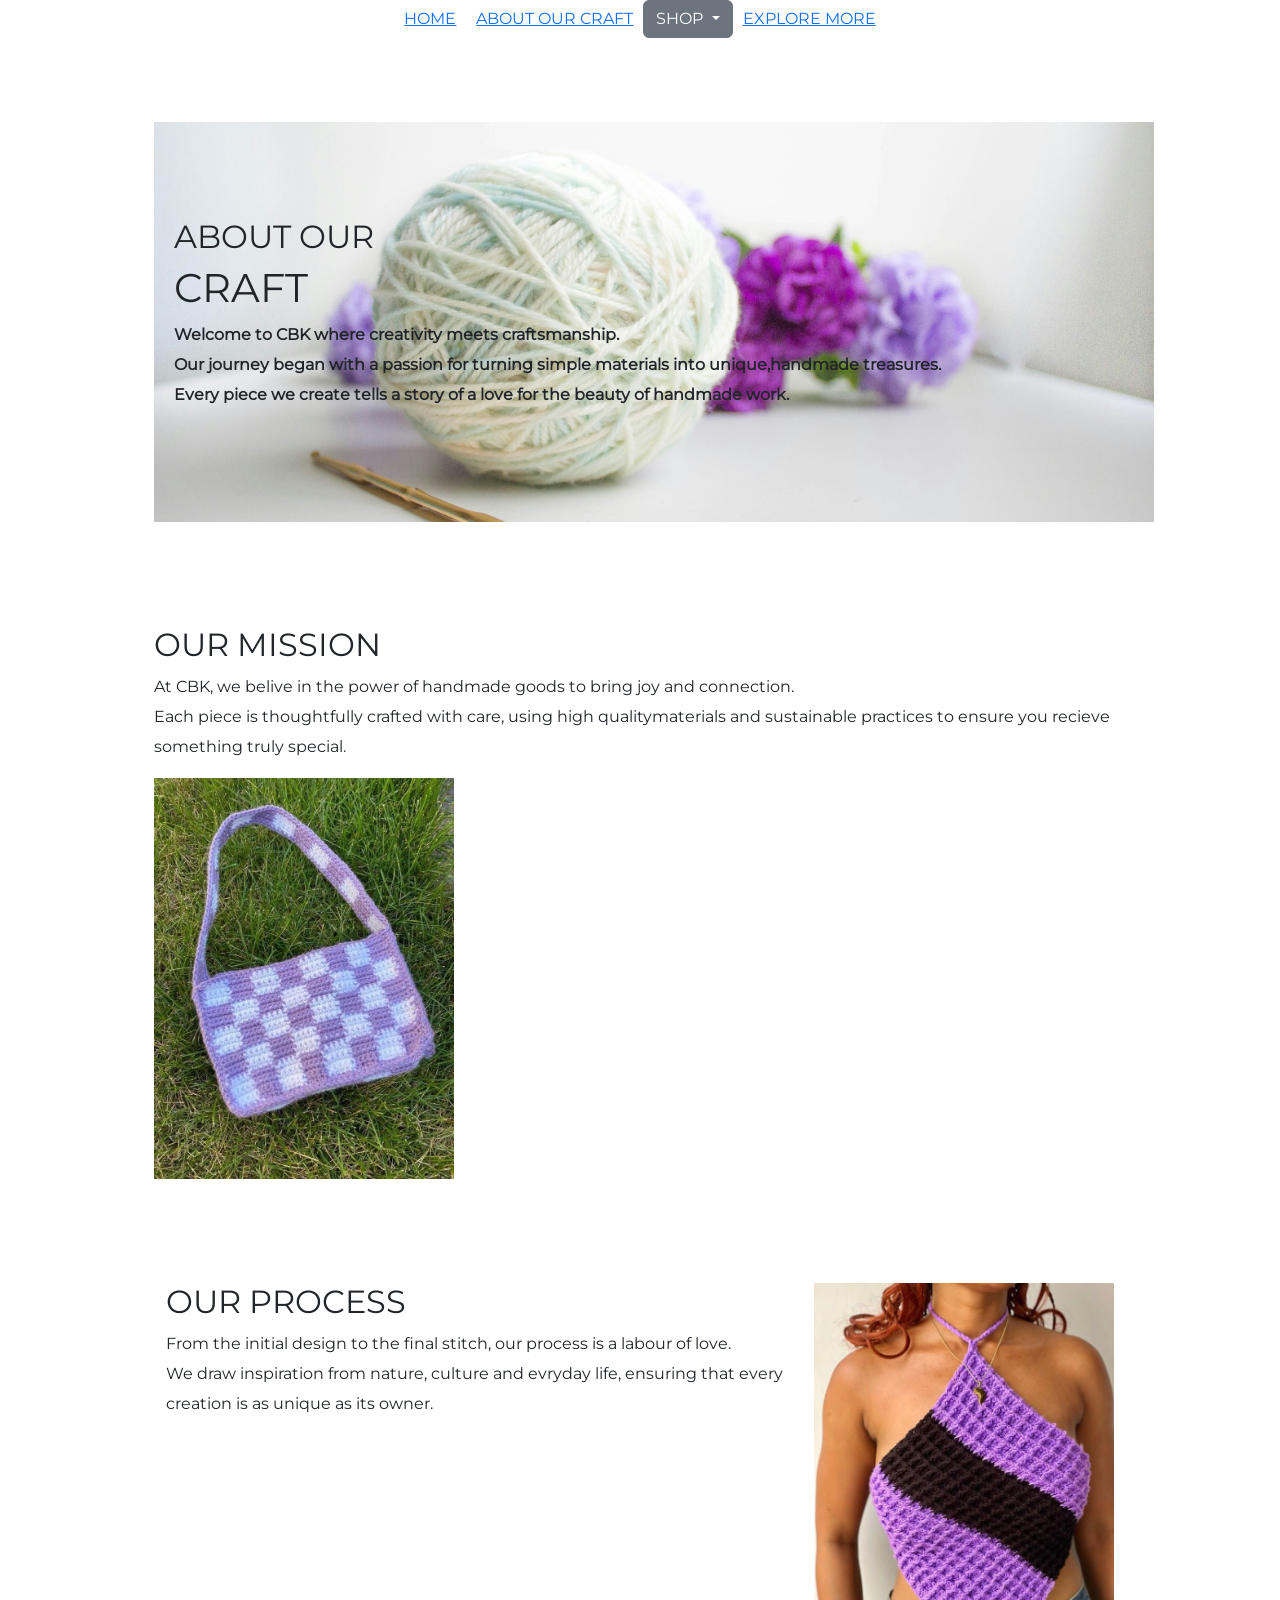
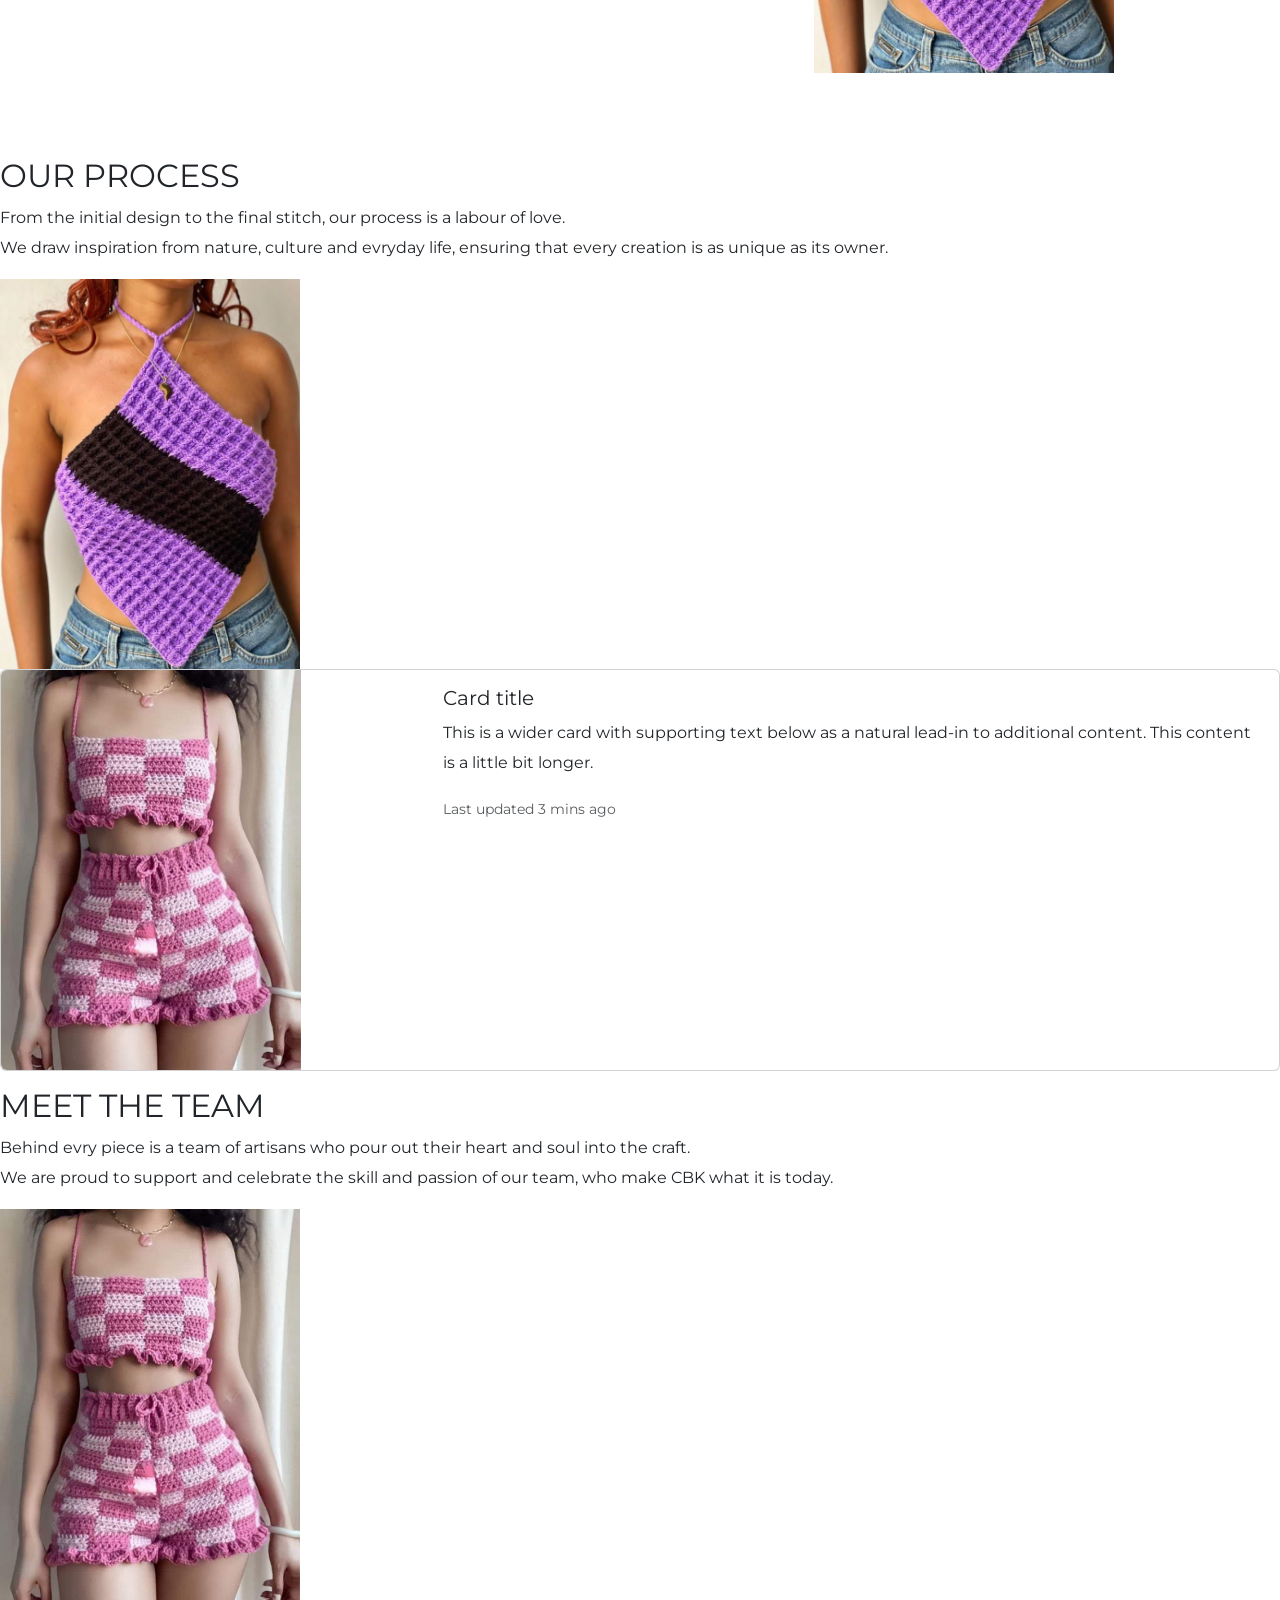
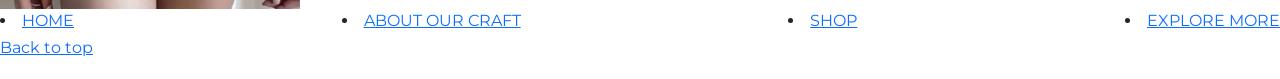
==== about.html @ b0eb45eb "i have created a business website" ====
<!DOCTYPE html>
<html lang="en">
  <head>
    <meta charset="UTF-8" />
    <meta name="viewport" content="width=device-width, initial-scale=1.0" />
    <link rel="stylesheet" href="about.css" />
    <title>Document</title>
    <link
      href="https://cdn.jsdelivr.net/npm/bootstrap@5.3.3/dist/css/bootstrap.min.css"
      rel="stylesheet"
      integrity="sha384-QWTKZyjpPEjISv5WaRU9OFeRpok6YctnYmDr5pNlyT2bRjXh0JMhjY6hW+ALEwIH"
      crossorigin="anonymous"
    />
  </head>
  <body>
    <div id="navlinks">
      <nav>
        <li><a href="index.html">HOME</a></li>
        <li><a href="about.html">ABOUT OUR CRAFT</a></li>
        <div class="dropdown">
          <a
            class="btn btn-secondary dropdown-toggle"
            href="#"
            role="button"
            data-bs-toggle="dropdown"
            aria-expanded="false"
          >
            SHOP
          </a>

          <ul class="dropdown-menu">
            <li><a class="dropdown-item" href="#">SUMMER TOPS</a></li>
            <li>
              <a class="dropdown-item" href="#">HAIR ACCESSORIES & BAGS</a>
            </li>
            <li><a class="dropdown-item" href="#">HEAD WEAR $ SHRUGS</a></li>
            <li><a class="dropdown-item" href="#">TWO PIECE</a></li>
            <li>
              <a class="dropdown-item" href="#">SWEATER VEST $ CARDIGANS</a>
            </li>
          </ul>
        </div>
        <li><a href="">EXPLORE MORE</a></li>
      </nav>
    </div>

    <div class="my-container">
      <div id="mast">
        <h2>ABOUT OUR</h2>
        <h1>CRAFT</h1>
        <p>
          Welcome to CBK where creativity meets craftsmanship. <br />
          Our journey began with a passion for turning simple materials into
          unique,handmade treasures. <br />
          Every piece we create tells a story of a love for the beauty of
          handmade work.
        </p>
      </div>
    </div>

    <div class="my-container">
      <div id="mission">
        <h2>OUR MISSION</h2>
        <p>
          At CBK, we belive in the power of handmade goods to bring joy and
          connection. <br />
          Each piece is thoughtfully crafted with care, using high
          qualitymaterials and sustainable practices to ensure you recieve
          something truly special.
        </p>
        <img src="img/1000462949.jpg" alt="" />
      </div>
    </div>

    <div class="my-container">
      <div class="container">
        <div class="row">
          <div class="col-8">
            <h2>OUR PROCESS</h2>
            <p>
              From the initial design to the final stitch, our process is a
              labour of love. <br />
              We draw inspiration from nature, culture and evryday life,
              ensuring that every creation is as unique as its owner.
            </p>
          </div>
          <div class="col-4">
            <img src="img/3957c0334f76937233156f4e9a170baf.jpg" alt="" />
          </div>
        </div>
      </div>
    </div>

    <div id="vision">
      <h2>OUR PROCESS</h2>
      <p>
        From the initial design to the final stitch, our process is a labour of
        love. <br />
        We draw inspiration from nature, culture and evryday life, ensuring that
        every creation is as unique as its owner.
      </p>
      <img src="img/3957c0334f76937233156f4e9a170baf.jpg" alt="" />
    </div>
    <div class="card mb-3">
      <div class="row g-0">
        <div class="col-md-4">
          <img
            src="img/4f263c1da435d9bf1445e8dc28a38b59.jpg"
            class="img-fluid rounded-start"
            alt="..."
          />
        </div>
        <div class="col-md-8">
          <div class="card-body">
            <h5 class="card-title">Card title</h5>
            <p class="card-text">
              This is a wider card with supporting text below as a natural
              lead-in to additional content. This content is a little bit
              longer.
            </p>
            <p class="card-text">
              <small class="text-body-secondary">Last updated 3 mins ago</small>
            </p>
          </div>
        </div>
      </div>
    </div>

    <div id="team">
      <h2>MEET THE TEAM</h2>
      <p>
        Behind evry piece is a team of artisans who pour out their heart and
        soul into the craft. <br />We are proud to support and celebrate the
        skill and passion of our team, who make CBK what it is today.
      </p>
      <img src="img/4f263c1da435d9bf1445e8dc28a38b59.jpg" alt="" />
    </div>

    <footer>
      <div>
        <nav>
          <li><a href="">HOME</a></li>
          <li><a href="">ABOUT OUR CRAFT</a></li>
          <li><a href="">SHOP</a></li>
          <li><a href="">EXPLORE MORE</a></li>
        </nav>
      </div>
      <p><a href="about.html">Back to top</a></p>
    </footer>

    <script
      src="https://cdn.jsdelivr.net/npm/bootstrap@5.3.3/dist/js/bootstrap.bundle.min.js"
      integrity="sha384-YvpcrYf0tY3lHB60NNkmXc5s9fDVZLESaAA55NDzOxhy9GkcIdslK1eN7N6jIeHz"
      crossorigin="anonymous"
    ></script>
  </body>
</html>
---- about.css ----
@font-face {
    font-family: "My Font";
    src: url('./Montserrat/static/Montserrat-Regular.ttf');
}

* {
    font-family:  'My Font', 'Times New Roman', Times, serif;
}


nav{
    display: flex;
    justify-content: space-between;
}

#navlinks{
    display: flex;
    justify-content: center;
}

#navlinks li{
    list-style: none;
    margin: auto 10px;
   justify-content: space-between;
    

}


a{
    text-decoration: none;
}

#mast{
    background-image: url(img/karen-penroz-0TvE4CQ33_I-unsplash.jpg);
    background-repeat: no-repeat;
    background-size: cover;
    background-position: center;
    height: 400px;
    width: 1000px;
    font-weight: bold;
    font-size: 1rem;
    font-family: Arial, Helvetica, sans-serif;
    padding: 20px;
    display: flex;
    flex-direction: column;
    justify-content: center;
    line-height: 30px;
}

h2{
    justify-content: end;
}

img{
    width: 300px;
}

p{
    line-height: 30px;
    
}


#mission, #team{

    justify-items: flex-end;
}

.my-container{
    width: 100%;
    padding: 20px 12%;
    height: fit-content;
    margin: 5% auto;
}
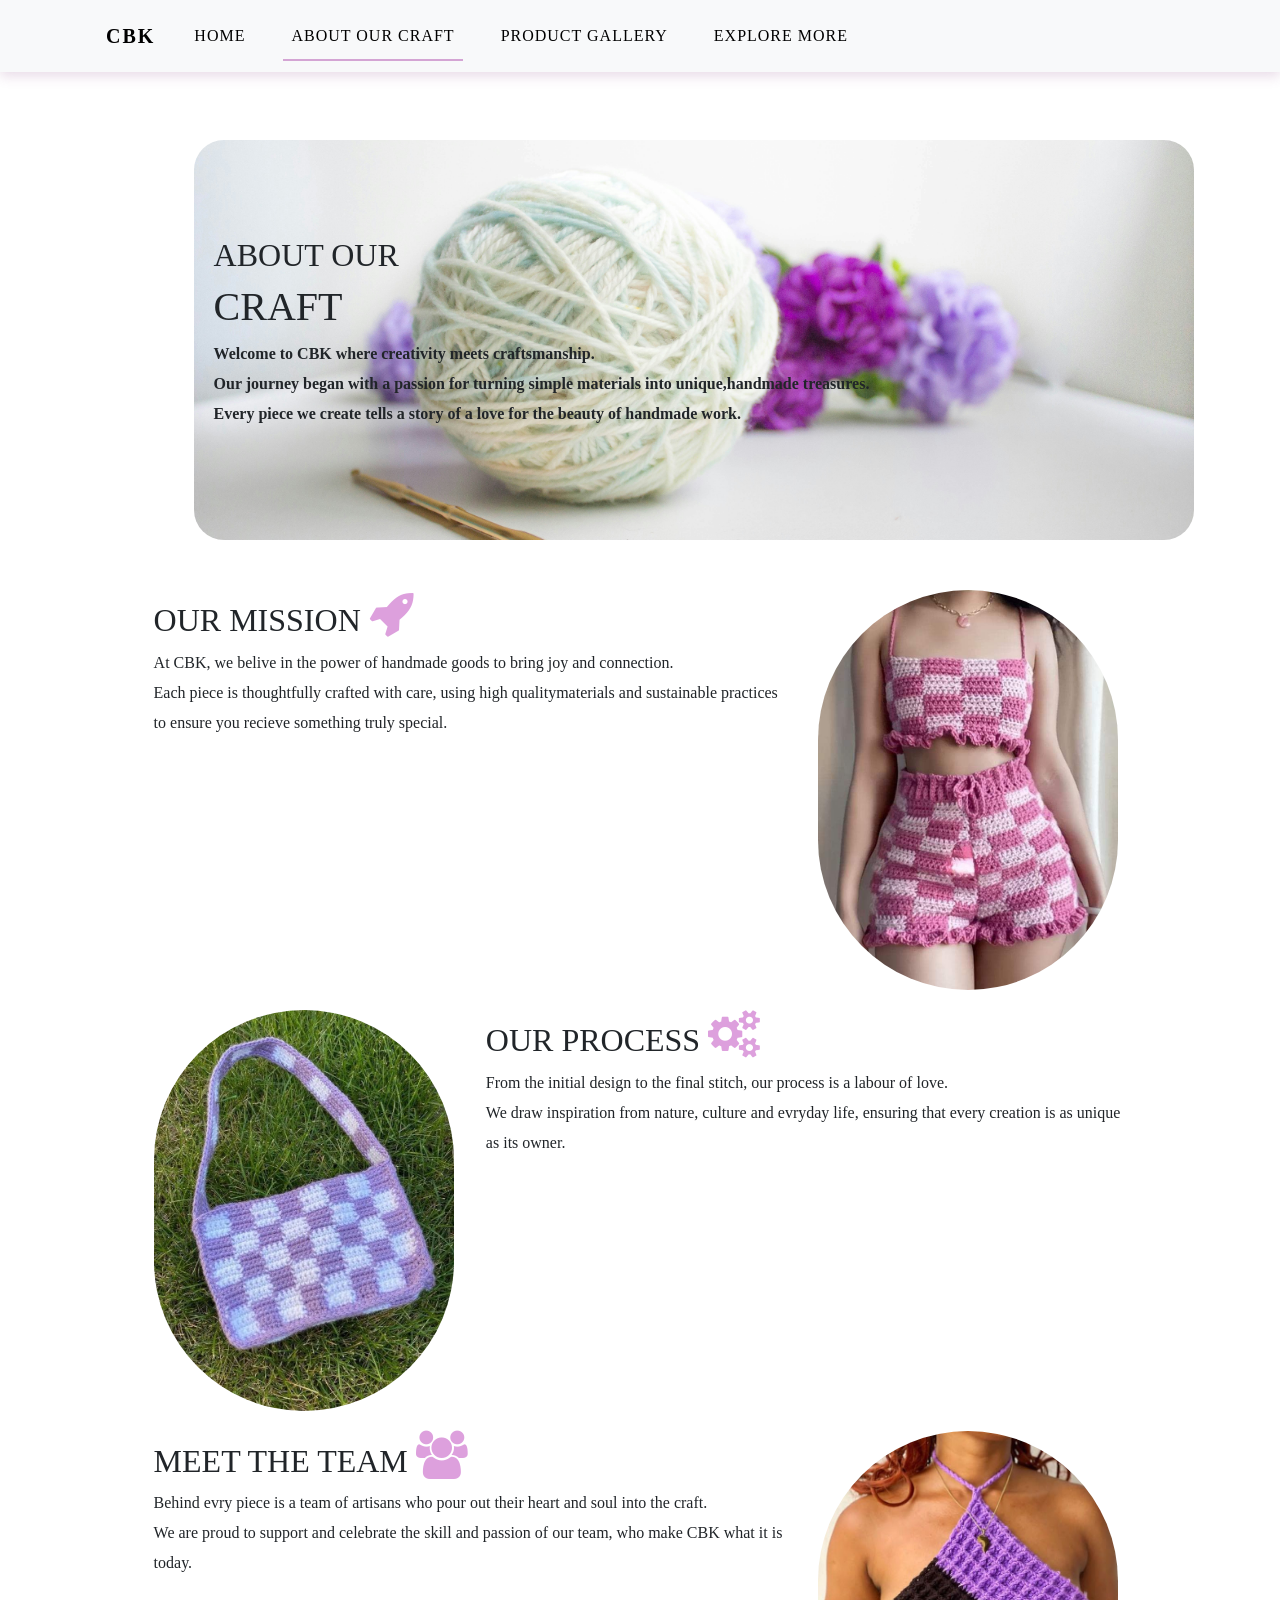
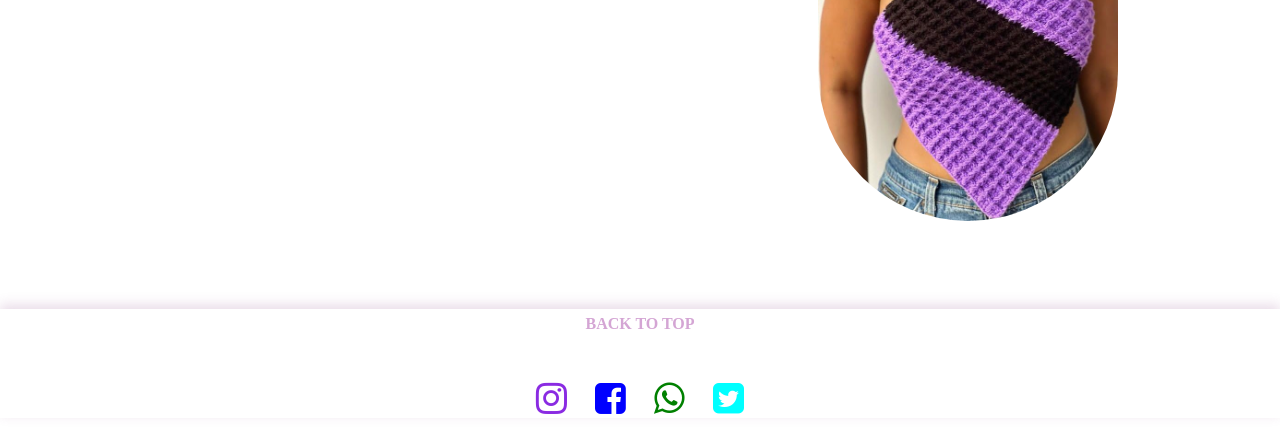
==== commit 25eb31dc: "Enhance footer styling and update active link states across multiple pages" ====
--- a/about.html
+++ b/about.html
@@ -1,157 +1,133 @@
 <!DOCTYPE html>
 <html lang="en">
-  <head>
-    <meta charset="UTF-8" />
-    <meta name="viewport" content="width=device-width, initial-scale=1.0" />
-    <link rel="stylesheet" href="about.css" />
+<head>
+    <meta charset="UTF-8">
+    <meta name="viewport" content="width=device-width, initial-scale=1.0">
     <title>Document</title>
-    <link
-      href="https://cdn.jsdelivr.net/npm/bootstrap@5.3.3/dist/css/bootstrap.min.css"
-      rel="stylesheet"
-      integrity="sha384-QWTKZyjpPEjISv5WaRU9OFeRpok6YctnYmDr5pNlyT2bRjXh0JMhjY6hW+ALEwIH"
-      crossorigin="anonymous"
-    />
-  </head>
-  <body>
-    <div id="navlinks">
-      <nav>
-        <li><a href="index.html">HOME</a></li>
-        <li><a href="about.html">ABOUT OUR CRAFT</a></li>
-        <div class="dropdown">
-          <a
-            class="btn btn-secondary dropdown-toggle"
-            href="#"
-            role="button"
-            data-bs-toggle="dropdown"
-            aria-expanded="false"
-          >
-            SHOP
-          </a>
+    <link rel="stylesheet" href="about.css">
+    <link rel="stylesheet" href="https://cdnjs.cloudflare.com/ajax/libs/font-awesome/4.7.0/css/font-awesome.min.css">
+    <link href="https://fonts.googleapis.com/icon?family=Material+Icons" rel="stylesheet">
+    <link href="https://cdn.jsdelivr.net/npm/bootstrap@5.3.3/dist/css/bootstrap.min.css" rel="stylesheet" integrity="sha384-QWTKZyjpPEjISv5WaRU9OFeRpok6YctnYmDr5pNlyT2bRjXh0JMhjY6hW+ALEwIH" crossorigin="anonymous">
 
-          <ul class="dropdown-menu">
-            <li><a class="dropdown-item" href="#">SUMMER TOPS</a></li>
-            <li>
-              <a class="dropdown-item" href="#">HAIR ACCESSORIES & BAGS</a>
-            </li>
-            <li><a class="dropdown-item" href="#">HEAD WEAR $ SHRUGS</a></li>
-            <li><a class="dropdown-item" href="#">TWO PIECE</a></li>
-            <li>
-              <a class="dropdown-item" href="#">SWEATER VEST $ CARDIGANS</a>
-            </li>
-          </ul>
+</head>
+<body>
+    <nav class="navbar navbar-expand-lg bg-body-tertiary">
+        <div class="container">
+          <a class="navbar-brand ms-4" href="#">CBK</a>
+          <button class="navbar-toggler" type="button" data-bs-toggle="collapse" data-bs-target="#navbarNavDropdown" aria-controls="navbarNavDropdown" aria-expanded="false" aria-label="Toggle navigation">
+            <span class="navbar-toggler-icon"></span>
+          </button>
+          <div class="collapse navbar-collapse" id="navbarNavDropdown">
+            <ul class="navbar-nav">
+              <li class="nav-item">
+                <a class="nav-link" href="index.html">HOME</a>
+              </li>
+              <li class="nav-item">
+                <a class="nav-link active" aria-current="page" href="about.html">ABOUT OUR CRAFT</a>
+              </li>
+              <li class="nav-item">
+                <a class="nav-link" href="shop.html">PRODUCT GALLERY</a>
+              </li>
+              <li class="nav-item">
+                <a class="nav-link" href="explore.html">EXPLORE MORE</a>
+              </li>
+            </ul>
+          </div>
         </div>
-        <li><a href="">EXPLORE MORE</a></li>
       </nav>
-    </div>
 
-    <div class="my-container">
-      <div id="mast">
-        <h2>ABOUT OUR</h2>
-        <h1>CRAFT</h1>
-        <p>
-          Welcome to CBK where creativity meets craftsmanship. <br />
-          Our journey began with a passion for turning simple materials into
-          unique,handmade treasures. <br />
-          Every piece we create tells a story of a love for the beauty of
-          handmade work.
-        </p>
-      </div>
-    </div>
 
-    <div class="my-container">
-      <div id="mission">
-        <h2>OUR MISSION</h2>
-        <p>
-          At CBK, we belive in the power of handmade goods to bring joy and
+      <div id="my-container">
+
+        <div id="mast">
+            <h2>ABOUT OUR</h2>
+            <h1>CRAFT</h1>
+            <p>
+              Welcome to CBK where creativity meets craftsmanship. <br />
+              Our journey began with a passion for turning simple materials into
+              unique,handmade treasures. <br />
+              Every piece we create tells a story of a love for the beauty of
+              handmade work.
+            </p>
+          </div>
+
+
+          <div id="container">
+
+            
+
+
+          <div class="row">
+            <div class="col-8">
+              <h2>OUR MISSION <i class="fa fa-rocket" style="font-size:48px;color: plum;"></i></h2>
+              <p>
+                At CBK, we belive in the power of handmade goods to bring joy and
           connection. <br />
           Each piece is thoughtfully crafted with care, using high
           qualitymaterials and sustainable practices to ensure you recieve
           something truly special.
-        </p>
-        <img src="img/1000462949.jpg" alt="" />
+              </p>
+            </div>
+            <div class="col-4">
+              <img src="img/4f263c1da435d9bf1445e8dc28a38b59.jpg" alt="" />
+            </div>
+          </div>
+    
+
+          
+            <div class="row">
+                <div class="col-4">
+                    <img src="img/1000462949.jpg" alt="" />
+                  </div>
+              <div class="col-8">
+                <h2>OUR PROCESS <i class="fa fa-gears" style="font-size:48px;color:plum"></i></i></h2>
+                <p>
+                  From the initial design to the final stitch, our process is a
+                  labour of love. <br />
+                  We draw inspiration from nature, culture and evryday life,
+                  ensuring that every creation is as unique as its owner.
+                </p>
+            </div>
+            </div>
+          
+
+          <div class="row">
+             <div class="col-8">
+               <h2>MEET THE TEAM <i class="fa fa-group" style="font-size:48px;color:plum"></i></h2>
+               <p>
+                Behind evry piece is a team of artisans who pour out their heart and
+                soul into the craft. <br />We are proud to support and celebrate the
+                skill and passion of our team, who make CBK what it is today.
+               </p>
+             </div>
+             <div class="col-4">
+               <img src="img/3957c0334f76937233156f4e9a170baf.jpg" alt="" />
+             </div>
+           </div>
+         </div>
+
+
+          </div>
+
+
+          <footer>
+            <div class="row">
+                <div class="col-12">
+                    <p><a href="about.html">BACK TO TOP</a></p><br>
+                </div>
+                <div class="col-12">
+                    <i class="fa fa-instagram" style="font-size:36px;color: blueviolet;"></i>
+                   <i class="fa fa-facebook-square" style="font-size:36px;color: blue;"></i>
+                   <i class="fa fa-whatsapp" style="font-size:36px;color: green;"></i>
+                   <i class="fa fa-twitter-square" style="font-size:36px;color: aqua;"></i>
+                </div>
+            </div>
+    
+        </footer>
+
+
       </div>
-    </div>
 
-    <div class="my-container">
-      <div class="container">
-        <div class="row">
-          <div class="col-8">
-            <h2>OUR PROCESS</h2>
-            <p>
-              From the initial design to the final stitch, our process is a
-              labour of love. <br />
-              We draw inspiration from nature, culture and evryday life,
-              ensuring that every creation is as unique as its owner.
-            </p>
-          </div>
-          <div class="col-4">
-            <img src="img/3957c0334f76937233156f4e9a170baf.jpg" alt="" />
-          </div>
-        </div>
-      </div>
-    </div>
-
-    <div id="vision">
-      <h2>OUR PROCESS</h2>
-      <p>
-        From the initial design to the final stitch, our process is a labour of
-        love. <br />
-        We draw inspiration from nature, culture and evryday life, ensuring that
-        every creation is as unique as its owner.
-      </p>
-      <img src="img/3957c0334f76937233156f4e9a170baf.jpg" alt="" />
-    </div>
-    <div class="card mb-3">
-      <div class="row g-0">
-        <div class="col-md-4">
-          <img
-            src="img/4f263c1da435d9bf1445e8dc28a38b59.jpg"
-            class="img-fluid rounded-start"
-            alt="..."
-          />
-        </div>
-        <div class="col-md-8">
-          <div class="card-body">
-            <h5 class="card-title">Card title</h5>
-            <p class="card-text">
-              This is a wider card with supporting text below as a natural
-              lead-in to additional content. This content is a little bit
-              longer.
-            </p>
-            <p class="card-text">
-              <small class="text-body-secondary">Last updated 3 mins ago</small>
-            </p>
-          </div>
-        </div>
-      </div>
-    </div>
-
-    <div id="team">
-      <h2>MEET THE TEAM</h2>
-      <p>
-        Behind evry piece is a team of artisans who pour out their heart and
-        soul into the craft. <br />We are proud to support and celebrate the
-        skill and passion of our team, who make CBK what it is today.
-      </p>
-      <img src="img/4f263c1da435d9bf1445e8dc28a38b59.jpg" alt="" />
-    </div>
-
-    <footer>
-      <div>
-        <nav>
-          <li><a href="">HOME</a></li>
-          <li><a href="">ABOUT OUR CRAFT</a></li>
-          <li><a href="">SHOP</a></li>
-          <li><a href="">EXPLORE MORE</a></li>
-        </nav>
-      </div>
-      <p><a href="about.html">Back to top</a></p>
-    </footer>
-
-    <script
-      src="https://cdn.jsdelivr.net/npm/bootstrap@5.3.3/dist/js/bootstrap.bundle.min.js"
-      integrity="sha384-YvpcrYf0tY3lHB60NNkmXc5s9fDVZLESaAA55NDzOxhy9GkcIdslK1eN7N6jIeHz"
-      crossorigin="anonymous"
-    ></script>
-  </body>
-</html>
+      <script src="https://cdn.jsdelivr.net/npm/bootstrap@5.3.3/dist/js/bootstrap.bundle.min.js" integrity="sha384-YvpcrYf0tY3lHB60NNkmXc5s9fDVZLESaAA55NDzOxhy9GkcIdslK1eN7N6jIeHz" crossorigin="anonymous"></script>
+</body>
+</html>
--- a/about.css
+++ b/about.css
@@ -1,34 +1,75 @@
-@font-face {
-    font-family: "My Font";
-    src: url('./Montserrat/static/Montserrat-Regular.ttf');
+:root {
+    --primary-color: #8B4789;
+    --secondary-color: #D4A5D4;
+    --light-bg: #F5F1F7;
 }
 
 * {
-    font-family:  'My Font', 'Times New Roman', Times, serif;
+    font-family: 'My Font', 'Times New Roman', Times, serif;
+    margin: 0;
+    padding: 0;
+    box-sizing: border-box;
 }
 
-
-nav{
-    display: flex;
-    justify-content: space-between;
+body {
+    background-color: var(--light-bg);
+    line-height: 1.6;
 }
 
-#navlinks{
-    display: flex;
-    justify-content: center;
+/* NAVBAR STYLING */
+.navbar {
+    background: linear-gradient(135deg, var(#fff) 0%, var(--accent-color) 100%) !important;
+    box-shadow: 0 4px 12px rgba(139, 71, 137, 0.2);
+    padding: 1rem 0 !important;
 }
 
-#navlinks li{
-    list-style: none;
-    margin: auto 10px;
-   justify-content: space-between;
-    
-
+.navbar-brand {
+    font-size: 1.8rem;
+    font-weight: bold;
+    color: black !important;
+    letter-spacing: 2px;
+    transition: transform 0.3s ease;
 }
 
+.navbar-brand:hover {
+    transform: scale(1.05);
+}
 
-a{
-    text-decoration: none;
+.nav-item .nav-link {
+    color: black !important;
+    font-weight: 500;
+    margin: 0 15px !important;
+    position: relative;
+    transition: all 0.3s ease;
+    letter-spacing: 1px;
+}
+
+.nav-item .nav-link::after {
+    content: '';
+    position: absolute;
+    bottom: -5px;
+    left: 0;
+    width: 0;
+    height: 2px;
+    background-color: var(--secondary-color);
+    transition: width 0.3s ease;
+}
+
+.nav-item .nav-link:hover::after,
+.nav-item .nav-link.active::after {
+    width: 100%;
+}
+
+.nav-item .nav-link:hover {
+    transform: translateY(-2px);
+}
+
+/* CONTAINER */
+#my-container {
+    width: 100%;
+    padding: 30px 12%;
+    height: fit-content;
+    margin: 3% auto;
 }
 
 #mast{
@@ -40,13 +81,16 @@
     width: 1000px;
     font-weight: bold;
     font-size: 1rem;
-    font-family: Arial, Helvetica, sans-serif;
     padding: 20px;
+    margin-left: 40PX;
     display: flex;
     flex-direction: column;
     justify-content: center;
     line-height: 30px;
+    margin-bottom: 30px;
+    border-radius: 30px;
 }
+
 
 h2{
     justify-content: end;
@@ -54,23 +98,84 @@
 
 img{
     width: 300px;
+    border-radius: 150px;
 }
 
 p{
     line-height: 30px;
+  
     
 }
 
 
-#mission, #team{
+#container{
 
-    justify-items: flex-end;
+   margin-top: 50px;
+    
 }
 
-.my-container{
-    width: 100%;
-    padding: 20px 12%;
-    height: fit-content;
-    margin: 5% auto;
+.row{
+    margin-bottom: 20px;
 }
 
+/* FOOTER STYLING */
+footer {
+    background: linear-gradient(135deg, var(--accent-color) 0%, var(--primary-color) 100%);
+    color: white;
+    margin-top: 10px;
+    text-align: center;
+    box-shadow: 0 -4px 12px rgba(139, 71, 137, 0.2);
+}
+
+footer .row {
+    display: flex;
+    flex-direction: column;
+    align-items: center;
+    gap: 1px;
+}
+
+footer a {
+    color: var(--secondary-color);
+    text-decoration: none;
+    font-weight: bold;
+    transition: all 0.3s ease;
+    font-size: 1rem;
+}
+
+footer a:hover {
+    color: black;
+    text-decoration: underline;
+    transform: translateY(-2px);
+}
+
+footer .col-12 {
+    width: 100%;
+}
+
+footer i {
+    margin: 0 12px;
+    font-size: 32px;
+    transition: all 0.3s ease;
+    cursor: pointer;
+}
+
+footer i:hover {
+    transform: scale(1.2) rotate(10deg);
+    filter: drop-shadow(0 0 8px rgba(255, 255, 255, 0.5));
+}
+
+footer i.fa-instagram:hover {
+    color: #E1306C;
+}
+
+footer i.fa-facebook-square:hover {
+    color: #1877F2;
+}
+
+footer i.fa-whatsapp:hover {
+    color: #25D366;
+}
+
+footer i.fa-twitter-square:hover {
+    color: #1DA1F2;
+}
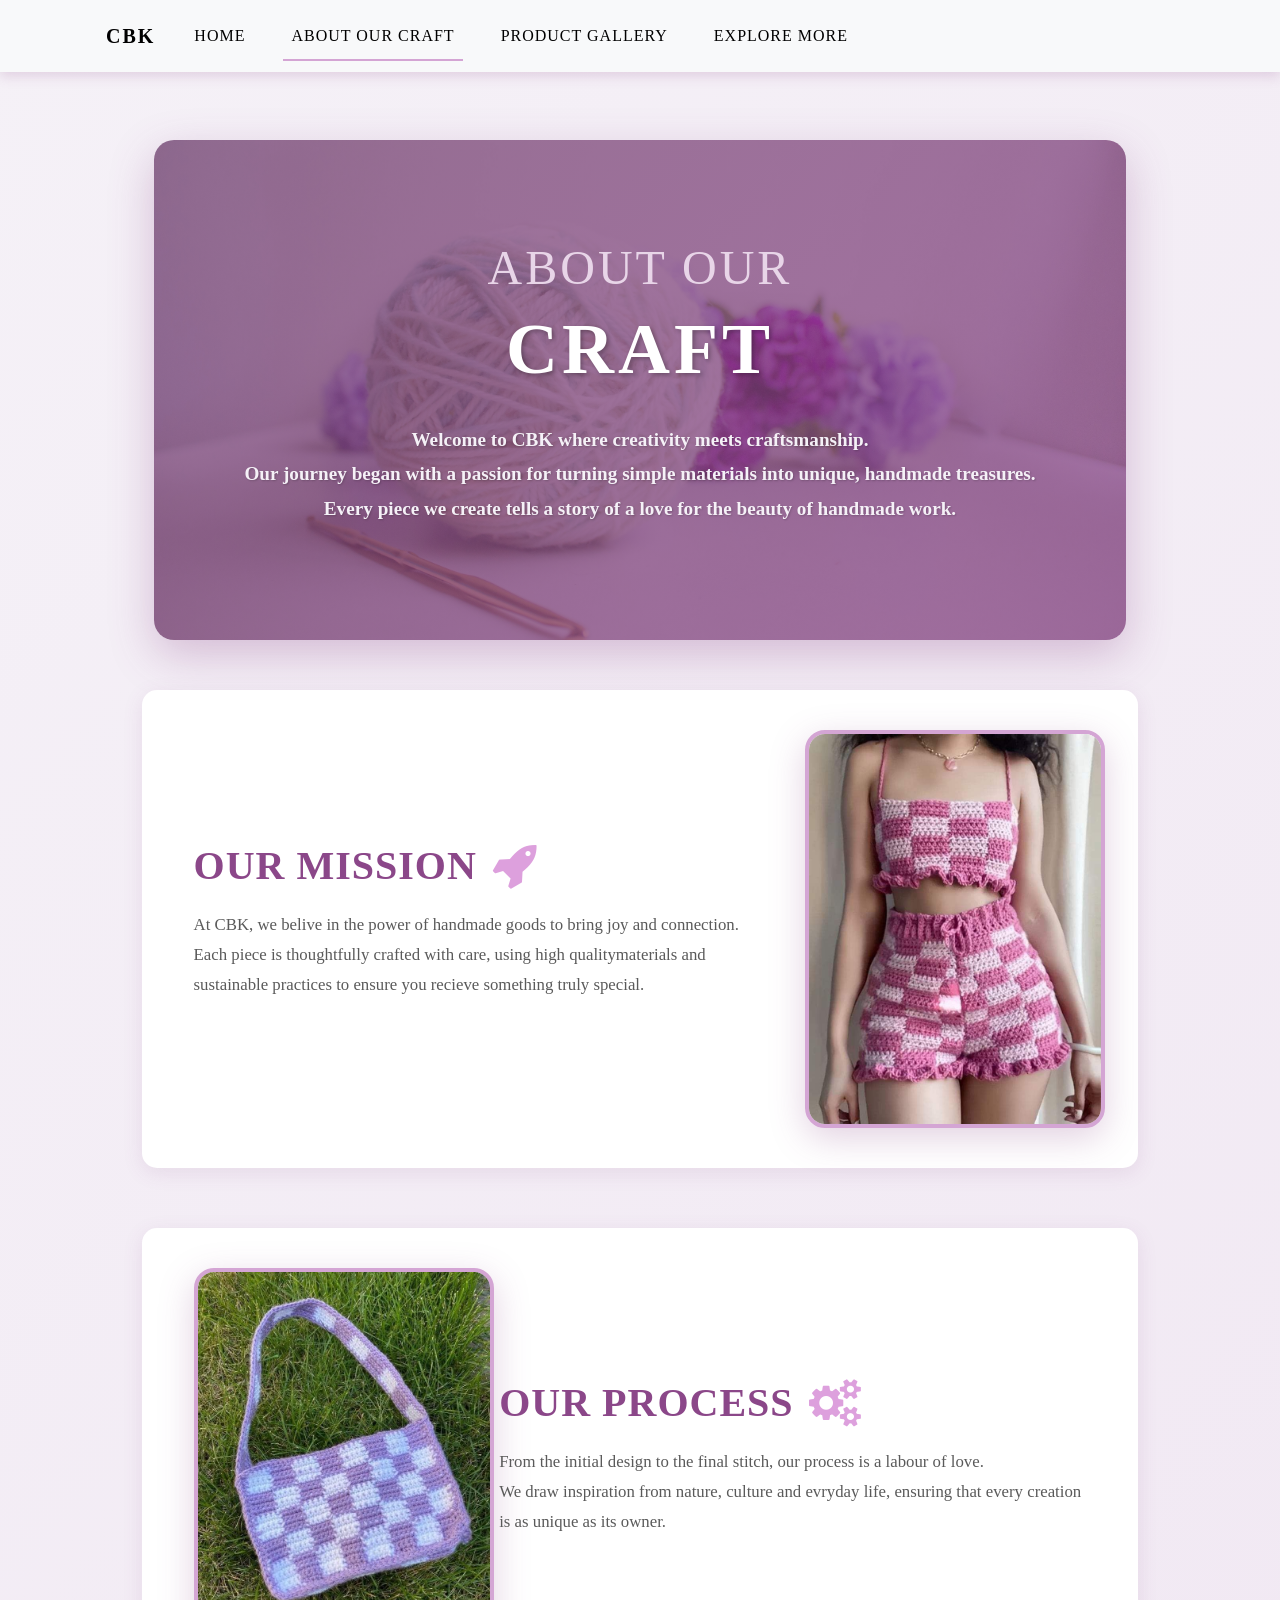
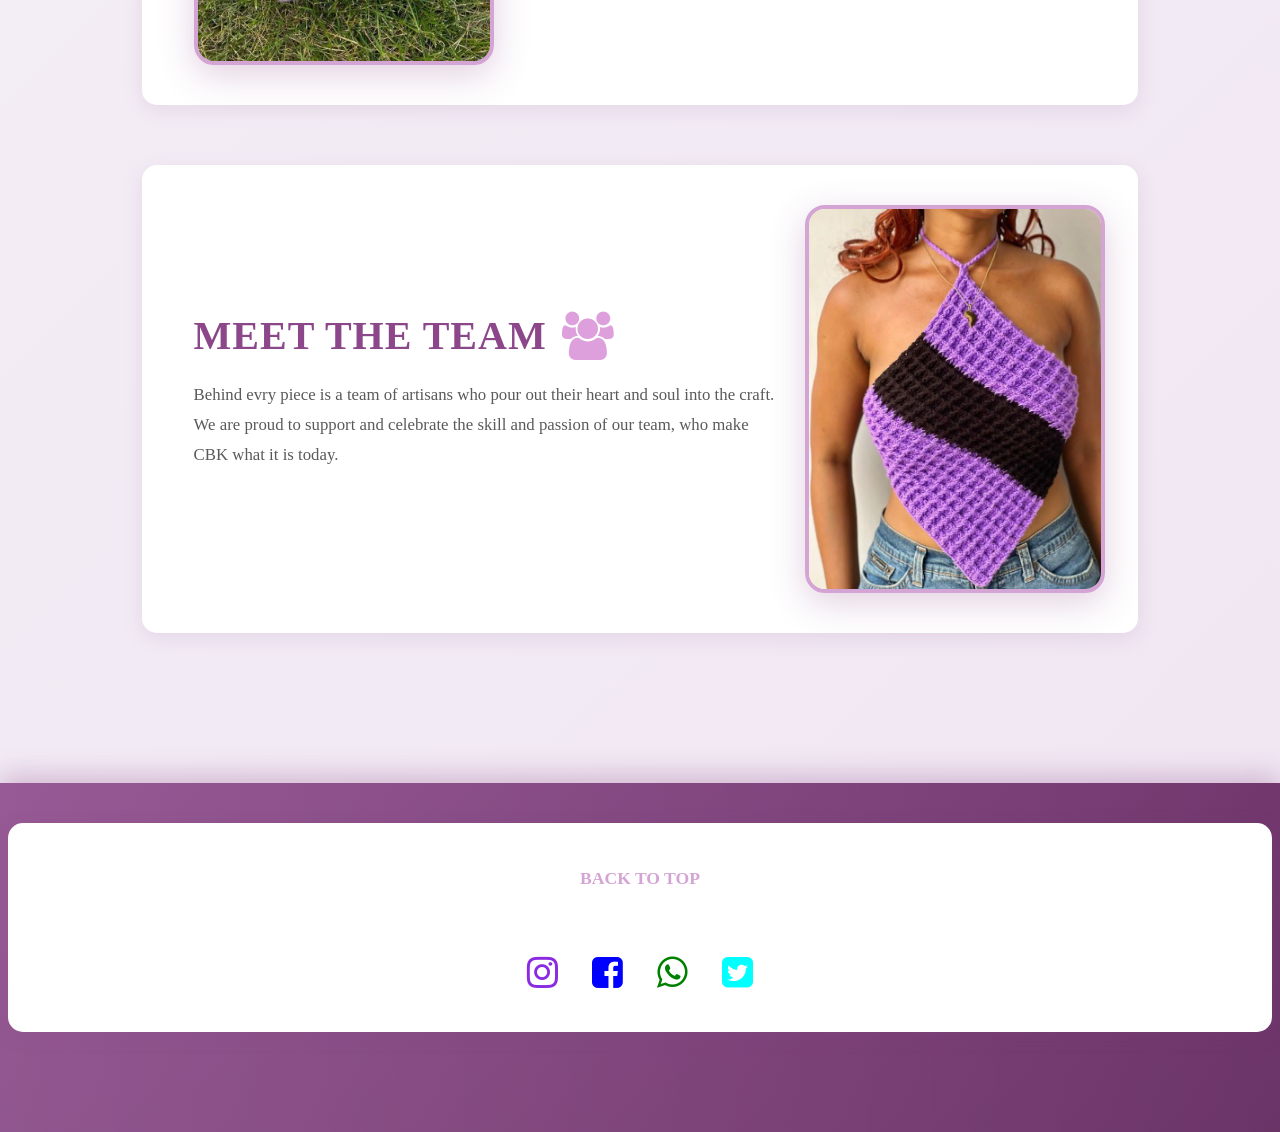
==== commit 5004b58f: "update" ====
--- a/about.html
+++ b/about.html
@@ -40,15 +40,17 @@
       <div id="my-container">
 
         <div id="mast">
-            <h2>ABOUT OUR</h2>
-            <h1>CRAFT</h1>
-            <p>
-              Welcome to CBK where creativity meets craftsmanship. <br />
-              Our journey began with a passion for turning simple materials into
-              unique,handmade treasures. <br />
-              Every piece we create tells a story of a love for the beauty of
-              handmade work.
-            </p>
+            <div class="hero-content">
+              <h2>ABOUT OUR</h2>
+              <h1>CRAFT</h1>
+              <p>
+                Welcome to CBK where creativity meets craftsmanship. <br />
+                Our journey began with a passion for turning simple materials into
+                unique, handmade treasures. <br />
+                Every piece we create tells a story of a love for the beauty of
+                handmade work.
+              </p>
+            </div>
           </div>
 
 
--- a/about.css
+++ b/about.css
@@ -2,6 +2,8 @@
     --primary-color: #8B4789;
     --secondary-color: #D4A5D4;
     --light-bg: #F5F1F7;
+    --dark-accent: #6B3467;
+    --accent-light: #E8D5E8;
 }
 
 * {
@@ -12,7 +14,7 @@
 }
 
 body {
-    background-color: var(--light-bg);
+    background: linear-gradient(135deg, var(--light-bg) 0%, #F0E6F2 100%);
     line-height: 1.6;
 }
 
@@ -73,65 +75,175 @@
 }
 
 #mast{
-    background-image: url(img/karen-penroz-0TvE4CQ33_I-unsplash.jpg);
+    background-image: linear-gradient(135deg, rgba(107, 52, 103, 0.7), rgba(139, 71, 137, 0.75)), url(img/karen-penroz-0TvE4CQ33_I-unsplash.jpg);
     background-repeat: no-repeat;
     background-size: cover;
     background-position: center;
-    height: 400px;
-    width: 1000px;
+    height: 500px;
+    width: 100%;
     font-weight: bold;
     font-size: 1rem;
-    padding: 20px;
-    margin-left: 40PX;
+    padding: 40px;
+    margin-bottom: 50px;
+    border-radius: 20px;
     display: flex;
     flex-direction: column;
     justify-content: center;
-    line-height: 30px;
-    margin-bottom: 30px;
-    border-radius: 30px;
-}
-
-
-h2{
-    justify-content: end;
+    align-items: center;
+    text-align: center;
+    color: white;
+    box-shadow: 0 15px 45px rgba(139, 71, 137, 0.3);
+    animation: slideInDown 0.8s ease-out;
+}
+
+.hero-content {
+    max-width: 800px;
+    animation: fadeInUp 1s ease-out 0.2s backwards;
+}
+
+#mast h2 {
+    font-size: 3rem;
+    font-weight: 300;
+    letter-spacing: 3px;
+    margin-bottom: 0;
+    color: #E8D5E8;
+}
+
+#mast h1 {
+    font-size: 4.5rem;
+    font-weight: bold;
+    letter-spacing: 4px;
+    margin: 10px 0 30px 0;
+    color: white;
+    text-shadow: 2px 2px 4px rgba(0, 0, 0, 0.3);
+}
+
+#mast p {
+    font-size: 1.2rem;
+    line-height: 1.8;
+    color: #F5F1F7;
+    text-shadow: 1px 1px 2px rgba(0, 0, 0, 0.2);
 }
 
 img{
     width: 300px;
-    border-radius: 150px;
+    border-radius: 20px;
+    box-shadow: 0 10px 35px rgba(139, 71, 137, 0.25);
+    transition: all 0.4s cubic-bezier(0.34, 1.56, 0.64, 1);
+    border: 4px solid var(--secondary-color);
+    object-fit: cover;
+}
+
+img:hover {
+    transform: translateY(-15px) scale(1.05);
+    box-shadow: 0 20px 50px rgba(139, 71, 137, 0.4);
+    border-color: var(--primary-color);
 }
 
 p{
-    line-height: 30px;
-  
-    
+    line-height: 1.8;
+    font-size: 1.05rem;
+    color: #5a5a5a;
 }
 
 
 #container{
-
-   margin-top: 50px;
-    
-}
-
-.row{
+    margin-top: 50px;
+}
+
+.row {
+    margin-bottom: 60px;
+    align-items: center;
+    padding: 40px;
+    background: white;
+    border-radius: 15px;
+    box-shadow: 0 5px 20px rgba(139, 71, 137, 0.12);
+    transition: all 0.3s ease;
+}
+
+.row:hover {
+    transform: translateY(-5px);
+    box-shadow: 0 15px 40px rgba(139, 71, 137, 0.25);
+}
+
+.row h2 {
+    color: var(--primary-color);
+    font-size: 2.5rem;
     margin-bottom: 20px;
+    font-weight: bold;
+    letter-spacing: 1px;
+    display: flex;
+    align-items: center;
+    gap: 15px;
+}
+
+.row h2 i {
+    animation: bounce 2s infinite;
+}
+
+@keyframes bounce {
+    0%, 100% { transform: translateY(0); }
+    50% { transform: translateY(-10px); }
+}
+
+/* ANIMATIONS */
+@keyframes slideInDown {
+    from {
+        opacity: 0;
+        transform: translateY(-50px);
+    }
+    to {
+        opacity: 1;
+        transform: translateY(0);
+    }
+}
+
+@keyframes fadeInUp {
+    from {
+        opacity: 0;
+        transform: translateY(30px);
+    }
+    to {
+        opacity: 1;
+        transform: translateY(0);
+    }
 }
 
 /* FOOTER STYLING */
 footer {
-    background: linear-gradient(135deg, var(--accent-color) 0%, var(--primary-color) 100%);
+    background: linear-gradient(135deg, var(--primary-color) 0%, var(--dark-accent) 100%);
     color: white;
-    margin-top: 10px;
+    margin-top: 60px;
+    padding: 40px 20px;
     text-align: center;
-    box-shadow: 0 -4px 12px rgba(139, 71, 137, 0.2);
+    box-shadow: 0 -8px 25px rgba(139, 71, 137, 0.3);
+    position: relative;
+    overflow: hidden;
+}
+
+footer::before {
+    content: '';
+    position: absolute;
+    top: 0;
+    left: -100%;
+    width: 200%;
+    height: 100%;
+    background: linear-gradient(90deg, transparent, rgba(255, 255, 255, 0.1), transparent);
+    animation: shine 3s infinite;
+}
+
+@keyframes shine {
+    0% { left: -100%; }
+    100% { left: 100%; }
 }
 
 footer .row {
     display: flex;
     flex-direction: column;
     align-items: center;
-    gap: 1px;
+    gap: 20px;
+    position: relative;
+    z-index: 1;
 }
 
 footer a {
@@ -139,13 +251,17 @@
     text-decoration: none;
     font-weight: bold;
     transition: all 0.3s ease;
-    font-size: 1rem;
+    font-size: 1.1rem;
+    padding: 10px 20px;
+    border-radius: 50px;
+    border: 2px solid transparent;
 }
 
 footer a:hover {
-    color: black;
-    text-decoration: underline;
-    transform: translateY(-2px);
+    color: white;
+    text-decoration: none;
+    transform: translateY(-3px);
+    border-color: var(--secondary-color);
 }
 
 footer .col-12 {
@@ -153,29 +269,34 @@
 }
 
 footer i {
-    margin: 0 12px;
-    font-size: 32px;
-    transition: all 0.3s ease;
+    margin: 0 15px;
+    font-size: 36px;
+    transition: all 0.4s cubic-bezier(0.34, 1.56, 0.64, 1);
     cursor: pointer;
+    display: inline-block;
 }
 
 footer i:hover {
-    transform: scale(1.2) rotate(10deg);
-    filter: drop-shadow(0 0 8px rgba(255, 255, 255, 0.5));
+    transform: scale(1.3) rotate(15deg);
+    filter: drop-shadow(0 0 12px rgba(255, 255, 255, 0.6));
 }
 
 footer i.fa-instagram:hover {
     color: #E1306C;
+    text-shadow: 0 0 10px #E1306C;
 }
 
 footer i.fa-facebook-square:hover {
     color: #1877F2;
+    text-shadow: 0 0 10px #1877F2;
 }
 
 footer i.fa-whatsapp:hover {
     color: #25D366;
+    text-shadow: 0 0 10px #25D366;
 }
 
 footer i.fa-twitter-square:hover {
     color: #1DA1F2;
-}
+    text-shadow: 0 0 10px #1DA1F2;
+}
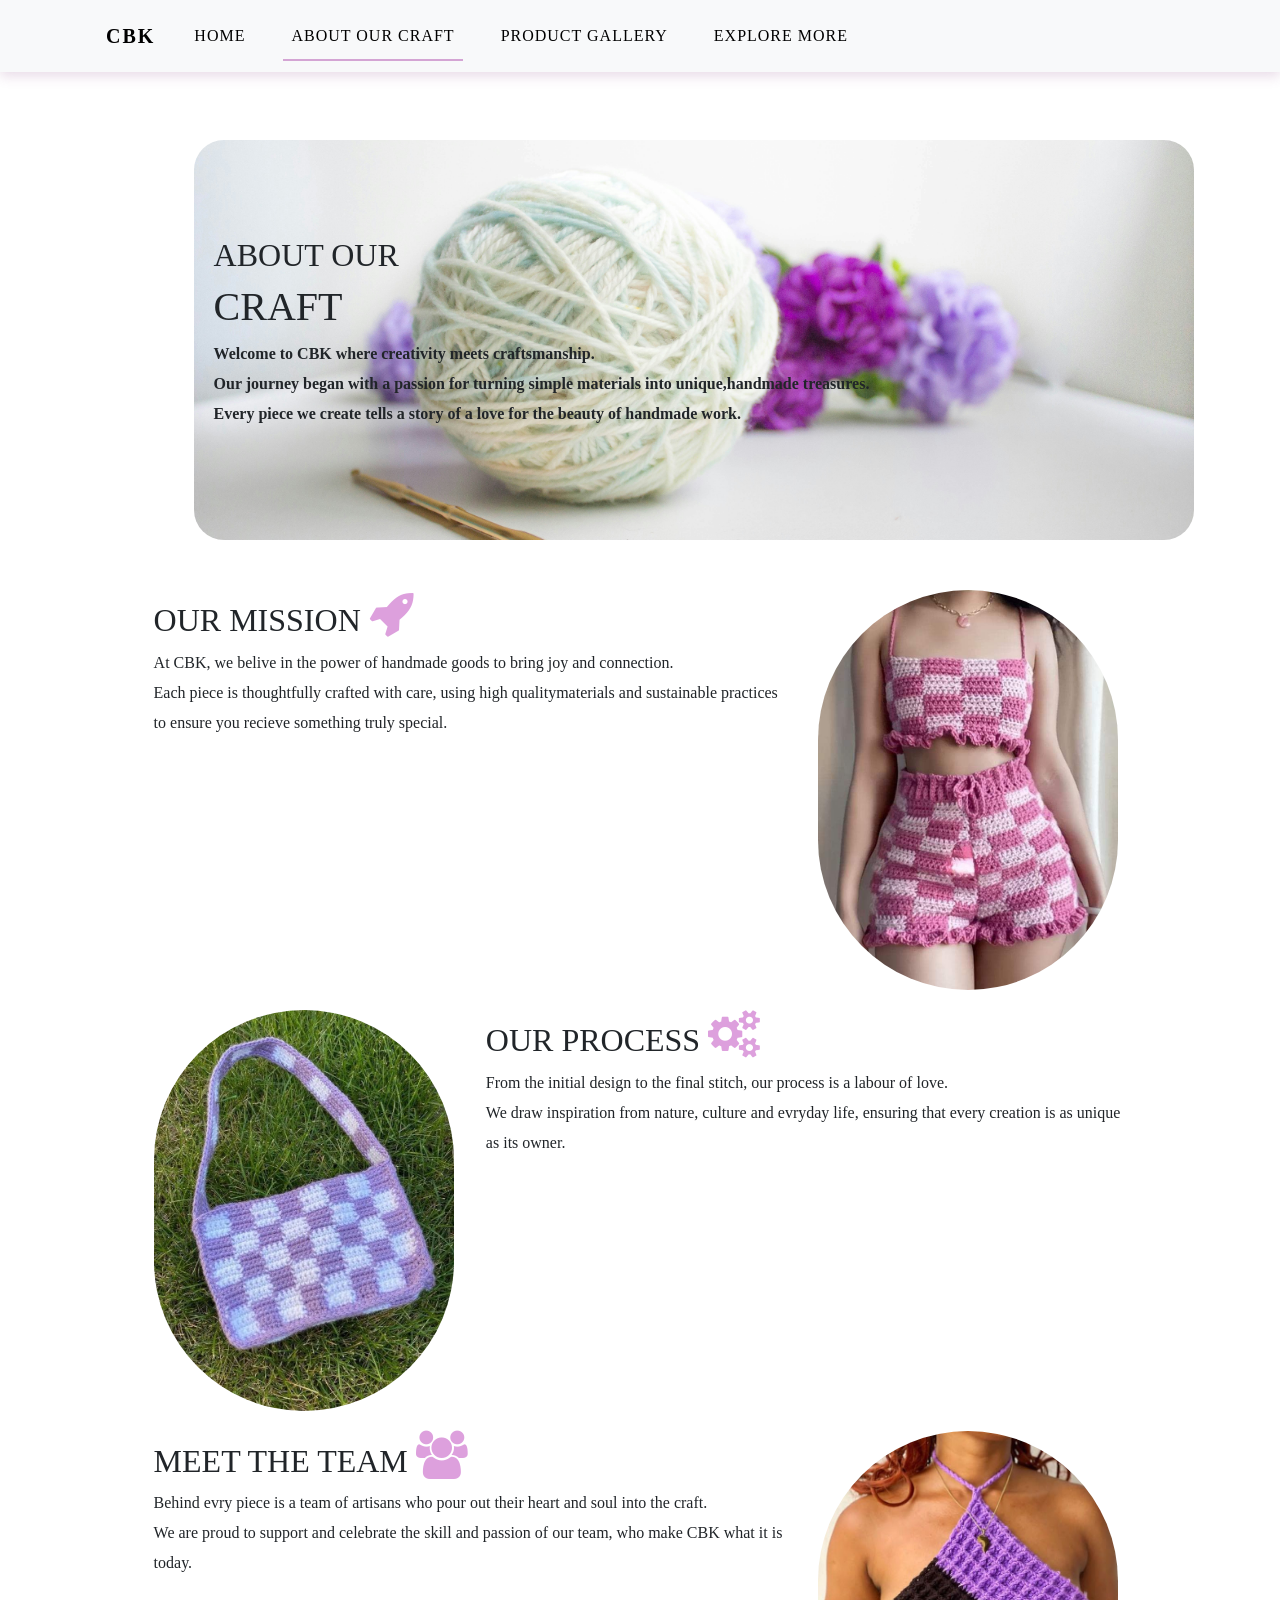
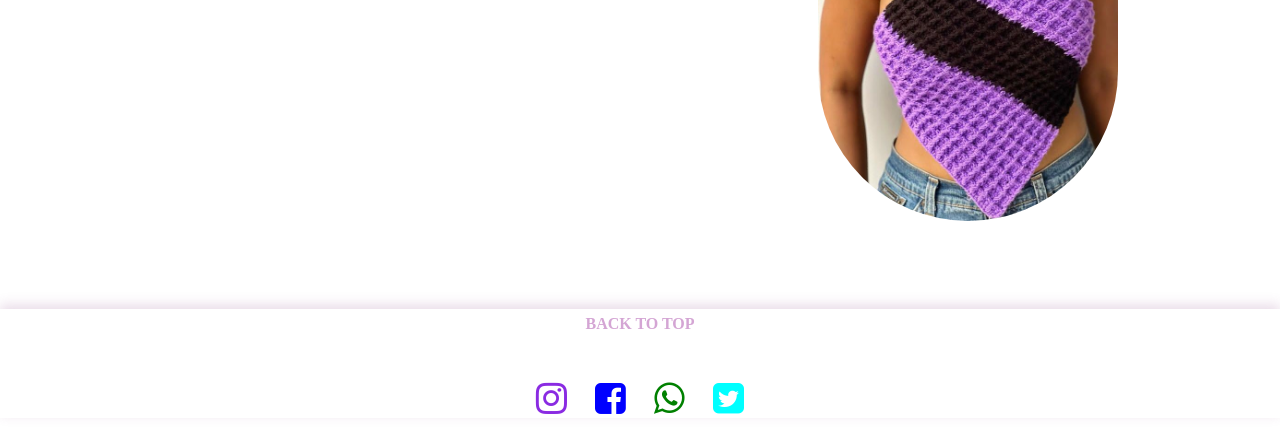
==== commit b61ccaf0: "update" ====
--- a/about.html
+++ b/about.html
@@ -40,17 +40,15 @@
       <div id="my-container">
 
         <div id="mast">
-            <div class="hero-content">
-              <h2>ABOUT OUR</h2>
-              <h1>CRAFT</h1>
-              <p>
-                Welcome to CBK where creativity meets craftsmanship. <br />
-                Our journey began with a passion for turning simple materials into
-                unique, handmade treasures. <br />
-                Every piece we create tells a story of a love for the beauty of
-                handmade work.
-              </p>
-            </div>
+            <h2>ABOUT OUR</h2>
+            <h1>CRAFT</h1>
+            <p>
+              Welcome to CBK where creativity meets craftsmanship. <br />
+              Our journey began with a passion for turning simple materials into
+              unique,handmade treasures. <br />
+              Every piece we create tells a story of a love for the beauty of
+              handmade work.
+            </p>
           </div>
 
 
--- a/about.css
+++ b/about.css
@@ -2,8 +2,6 @@
     --primary-color: #8B4789;
     --secondary-color: #D4A5D4;
     --light-bg: #F5F1F7;
-    --dark-accent: #6B3467;
-    --accent-light: #E8D5E8;
 }
 
 * {
@@ -14,7 +12,7 @@
 }
 
 body {
-    background: linear-gradient(135deg, var(--light-bg) 0%, #F0E6F2 100%);
+    background-color: var(--light-bg);
     line-height: 1.6;
 }
 
@@ -75,175 +73,60 @@
 }
 
 #mast{
-    background-image: linear-gradient(135deg, rgba(107, 52, 103, 0.7), rgba(139, 71, 137, 0.75)), url(img/karen-penroz-0TvE4CQ33_I-unsplash.jpg);
+    background-image: url(img/karen-penroz-0TvE4CQ33_I-unsplash.jpg);
     background-repeat: no-repeat;
     background-size: cover;
     background-position: center;
-    height: 500px;
-    width: 100%;
+    height: 400px;
+    width: 1000px;
     font-weight: bold;
     font-size: 1rem;
-    padding: 40px;
-    margin-bottom: 50px;
-    border-radius: 20px;
+    padding: 20px;
+    margin-left: 40PX;
     display: flex;
     flex-direction: column;
     justify-content: center;
-    align-items: center;
-    text-align: center;
-    color: white;
-    box-shadow: 0 15px 45px rgba(139, 71, 137, 0.3);
-    animation: slideInDown 0.8s ease-out;
+    line-height: 30px;
+    margin-bottom: 30px;
+    border-radius: 30px;
 }
 
-.hero-content {
-    max-width: 800px;
-    animation: fadeInUp 1s ease-out 0.2s backwards;
-}
-
-#mast h2 {
-    font-size: 3rem;
-    font-weight: 300;
-    letter-spacing: 3px;
-    margin-bottom: 0;
-    color: #E8D5E8;
-}
-
-#mast h1 {
-    font-size: 4.5rem;
-    font-weight: bold;
-    letter-spacing: 4px;
-    margin: 10px 0 30px 0;
-    color: white;
-    text-shadow: 2px 2px 4px rgba(0, 0, 0, 0.3);
-}
-
-#mast p {
-    font-size: 1.2rem;
-    line-height: 1.8;
-    color: #F5F1F7;
-    text-shadow: 1px 1px 2px rgba(0, 0, 0, 0.2);
+h2{
+    justify-content: end;
 }
 
 img{
     width: 300px;
-    border-radius: 20px;
-    box-shadow: 0 10px 35px rgba(139, 71, 137, 0.25);
-    transition: all 0.4s cubic-bezier(0.34, 1.56, 0.64, 1);
-    border: 4px solid var(--secondary-color);
-    object-fit: cover;
-}
-
-img:hover {
-    transform: translateY(-15px) scale(1.05);
-    box-shadow: 0 20px 50px rgba(139, 71, 137, 0.4);
-    border-color: var(--primary-color);
+    border-radius: 150px;
 }
 
 p{
-    line-height: 1.8;
-    font-size: 1.05rem;
-    color: #5a5a5a;
+    line-height: 30px;
 }
 
 
 #container{
-    margin-top: 50px;
+   margin-top: 50px;
 }
 
-.row {
-    margin-bottom: 60px;
-    align-items: center;
-    padding: 40px;
-    background: white;
-    border-radius: 15px;
-    box-shadow: 0 5px 20px rgba(139, 71, 137, 0.12);
-    transition: all 0.3s ease;
-}
-
-.row:hover {
-    transform: translateY(-5px);
-    box-shadow: 0 15px 40px rgba(139, 71, 137, 0.25);
-}
-
-.row h2 {
-    color: var(--primary-color);
-    font-size: 2.5rem;
+.row{
     margin-bottom: 20px;
-    font-weight: bold;
-    letter-spacing: 1px;
-    display: flex;
-    align-items: center;
-    gap: 15px;
-}
-
-.row h2 i {
-    animation: bounce 2s infinite;
-}
-
-@keyframes bounce {
-    0%, 100% { transform: translateY(0); }
-    50% { transform: translateY(-10px); }
-}
-
-/* ANIMATIONS */
-@keyframes slideInDown {
-    from {
-        opacity: 0;
-        transform: translateY(-50px);
-    }
-    to {
-        opacity: 1;
-        transform: translateY(0);
-    }
-}
-
-@keyframes fadeInUp {
-    from {
-        opacity: 0;
-        transform: translateY(30px);
-    }
-    to {
-        opacity: 1;
-        transform: translateY(0);
-    }
 }
 
 /* FOOTER STYLING */
 footer {
-    background: linear-gradient(135deg, var(--primary-color) 0%, var(--dark-accent) 100%);
+    background: linear-gradient(135deg, var(--accent-color) 0%, var(--primary-color) 100%);
     color: white;
-    margin-top: 60px;
-    padding: 40px 20px;
+    margin-top: 10px;
     text-align: center;
-    box-shadow: 0 -8px 25px rgba(139, 71, 137, 0.3);
-    position: relative;
-    overflow: hidden;
-}
-
-footer::before {
-    content: '';
-    position: absolute;
-    top: 0;
-    left: -100%;
-    width: 200%;
-    height: 100%;
-    background: linear-gradient(90deg, transparent, rgba(255, 255, 255, 0.1), transparent);
-    animation: shine 3s infinite;
-}
-
-@keyframes shine {
-    0% { left: -100%; }
-    100% { left: 100%; }
+    box-shadow: 0 -4px 12px rgba(139, 71, 137, 0.2);
 }
 
 footer .row {
     display: flex;
     flex-direction: column;
     align-items: center;
-    gap: 20px;
-    position: relative;
-    z-index: 1;
+    gap: 1px;
 }
 
 footer a {
@@ -251,17 +134,13 @@
     text-decoration: none;
     font-weight: bold;
     transition: all 0.3s ease;
-    font-size: 1.1rem;
-    padding: 10px 20px;
-    border-radius: 50px;
-    border: 2px solid transparent;
+    font-size: 1rem;
 }
 
 footer a:hover {
-    color: white;
-    text-decoration: none;
-    transform: translateY(-3px);
-    border-color: var(--secondary-color);
+    color: black;
+    text-decoration: underline;
+    transform: translateY(-2px);
 }
 
 footer .col-12 {
@@ -269,34 +148,30 @@
 }
 
 footer i {
-    margin: 0 15px;
-    font-size: 36px;
-    transition: all 0.4s cubic-bezier(0.34, 1.56, 0.64, 1);
+    margin: 0 12px;
+    font-size: 32px;
+    transition: all 0.3s ease;
     cursor: pointer;
-    display: inline-block;
 }
 
 footer i:hover {
-    transform: scale(1.3) rotate(15deg);
-    filter: drop-shadow(0 0 12px rgba(255, 255, 255, 0.6));
+    transform: scale(1.2) rotate(10deg);
+    filter: drop-shadow(0 0 8px rgba(255, 255, 255, 0.5));
 }
 
 footer i.fa-instagram:hover {
     color: #E1306C;
-    text-shadow: 0 0 10px #E1306C;
 }
 
 footer i.fa-facebook-square:hover {
     color: #1877F2;
-    text-shadow: 0 0 10px #1877F2;
 }
 
 footer i.fa-whatsapp:hover {
     color: #25D366;
-    text-shadow: 0 0 10px #25D366;
 }
 
 footer i.fa-twitter-square:hover {
     color: #1DA1F2;
-    text-shadow: 0 0 10px #1DA1F2;
 }
+
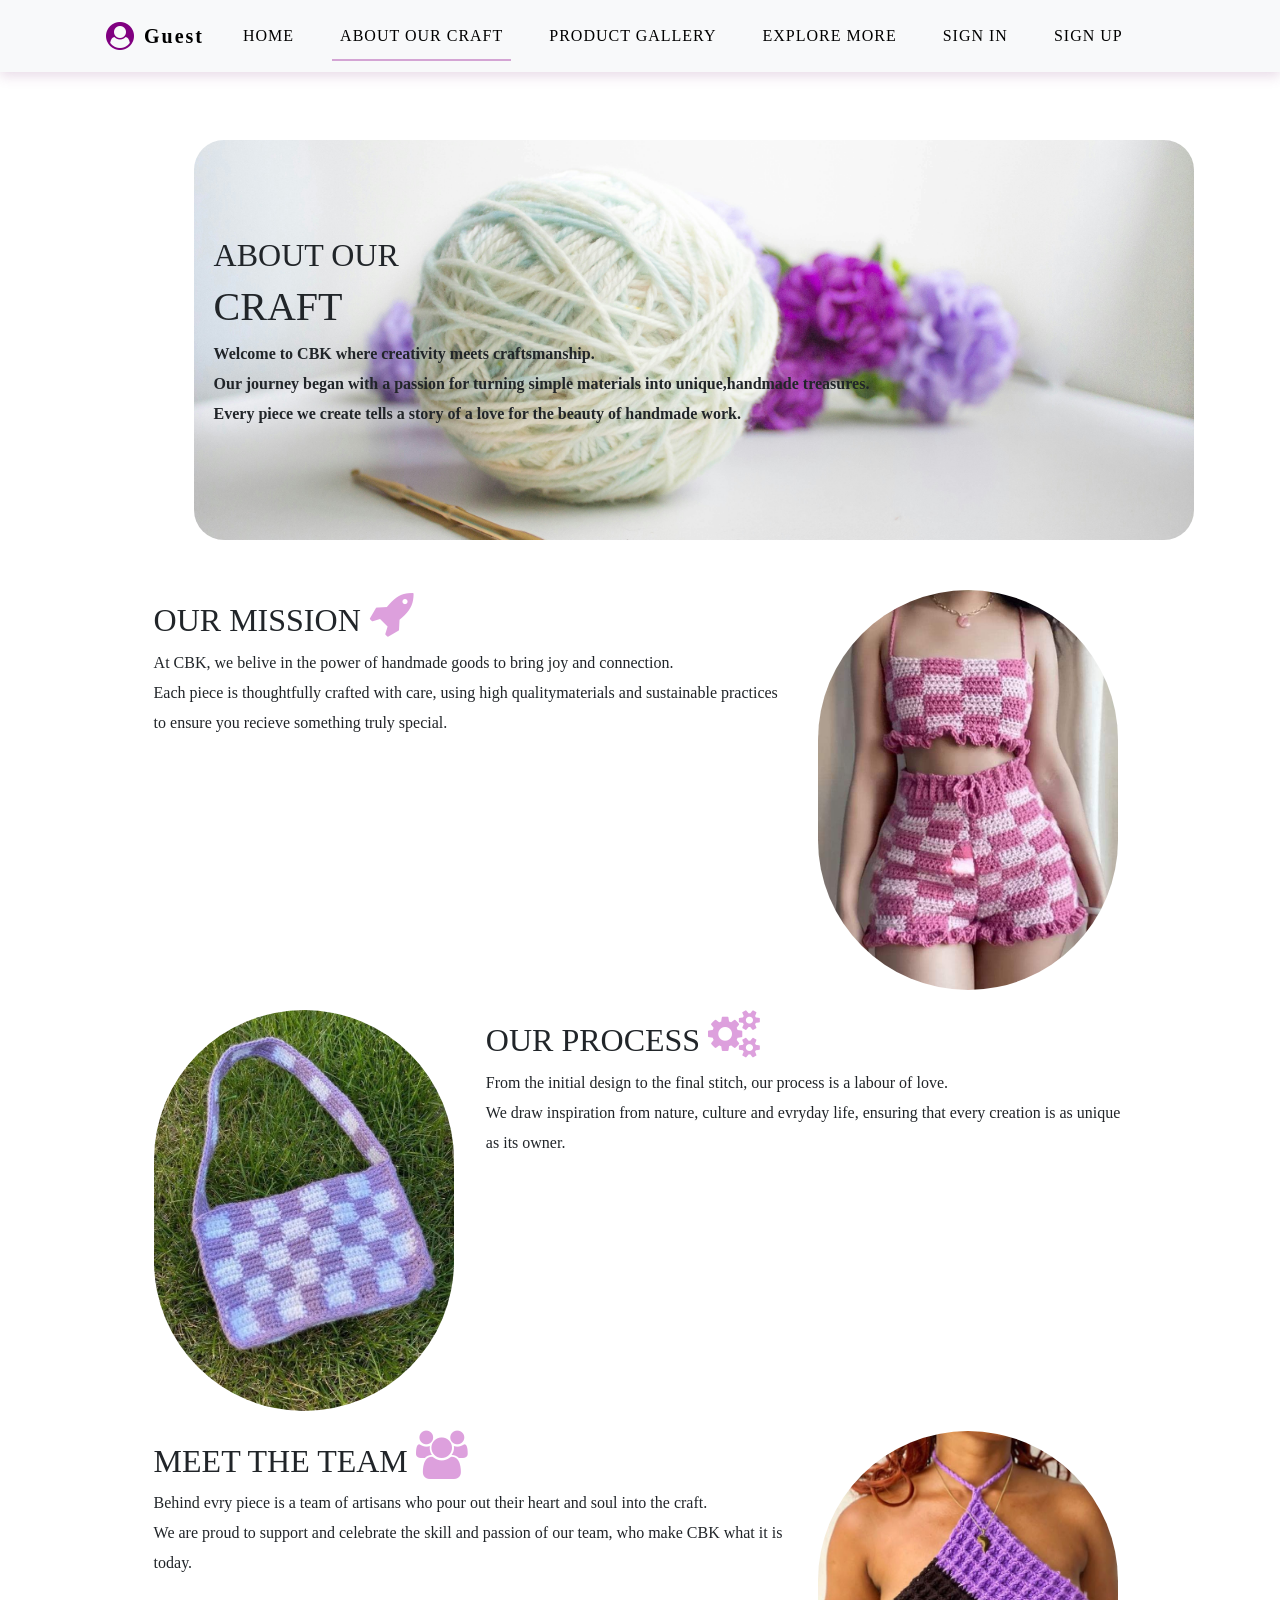
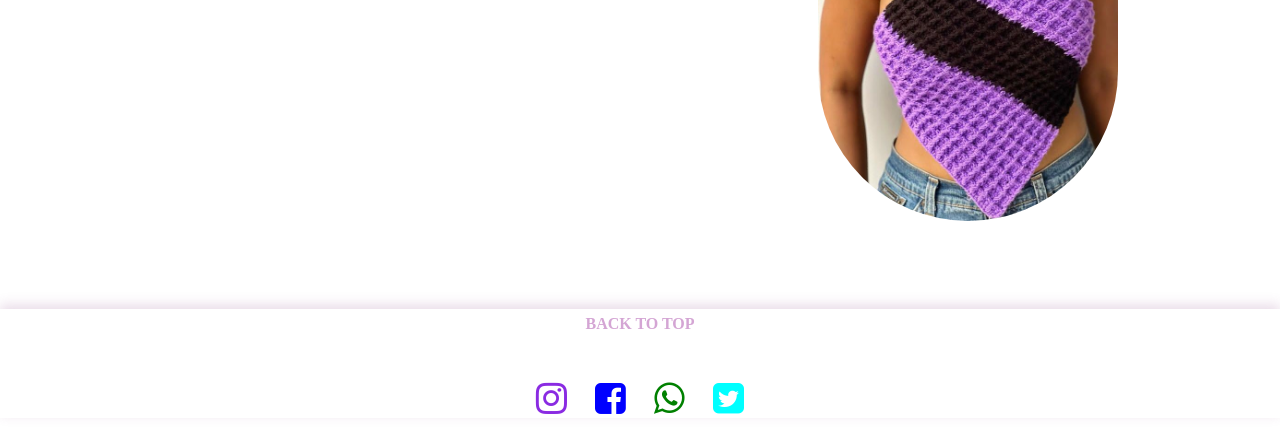
==== commit 347f9c35: "updated crochet website" ====
--- a/about.html
+++ b/about.html
@@ -13,7 +13,10 @@
 <body>
     <nav class="navbar navbar-expand-lg bg-body-tertiary">
         <div class="container">
-          <a class="navbar-brand ms-4" href="#">CBK</a>
+          <a class="navbar-brand ms-4 d-flex align-items-center" href="#">
+            <i class="fa fa-user-circle" style="font-size:28px;color:purple;"></i>
+            <span class="ms-2" id="profileName">Guest</span>
+          </a>
           <button class="navbar-toggler" type="button" data-bs-toggle="collapse" data-bs-target="#navbarNavDropdown" aria-controls="navbarNavDropdown" aria-expanded="false" aria-label="Toggle navigation">
             <span class="navbar-toggler-icon"></span>
           </button>
@@ -129,5 +132,6 @@
       </div>
 
       <script src="https://cdn.jsdelivr.net/npm/bootstrap@5.3.3/dist/js/bootstrap.bundle.min.js" integrity="sha384-YvpcrYf0tY3lHB60NNkmXc5s9fDVZLESaAA55NDzOxhy9GkcIdslK1eN7N6jIeHz" crossorigin="anonymous"></script>
+      <script src="profile.js"></script>
 </body>
 </html>
